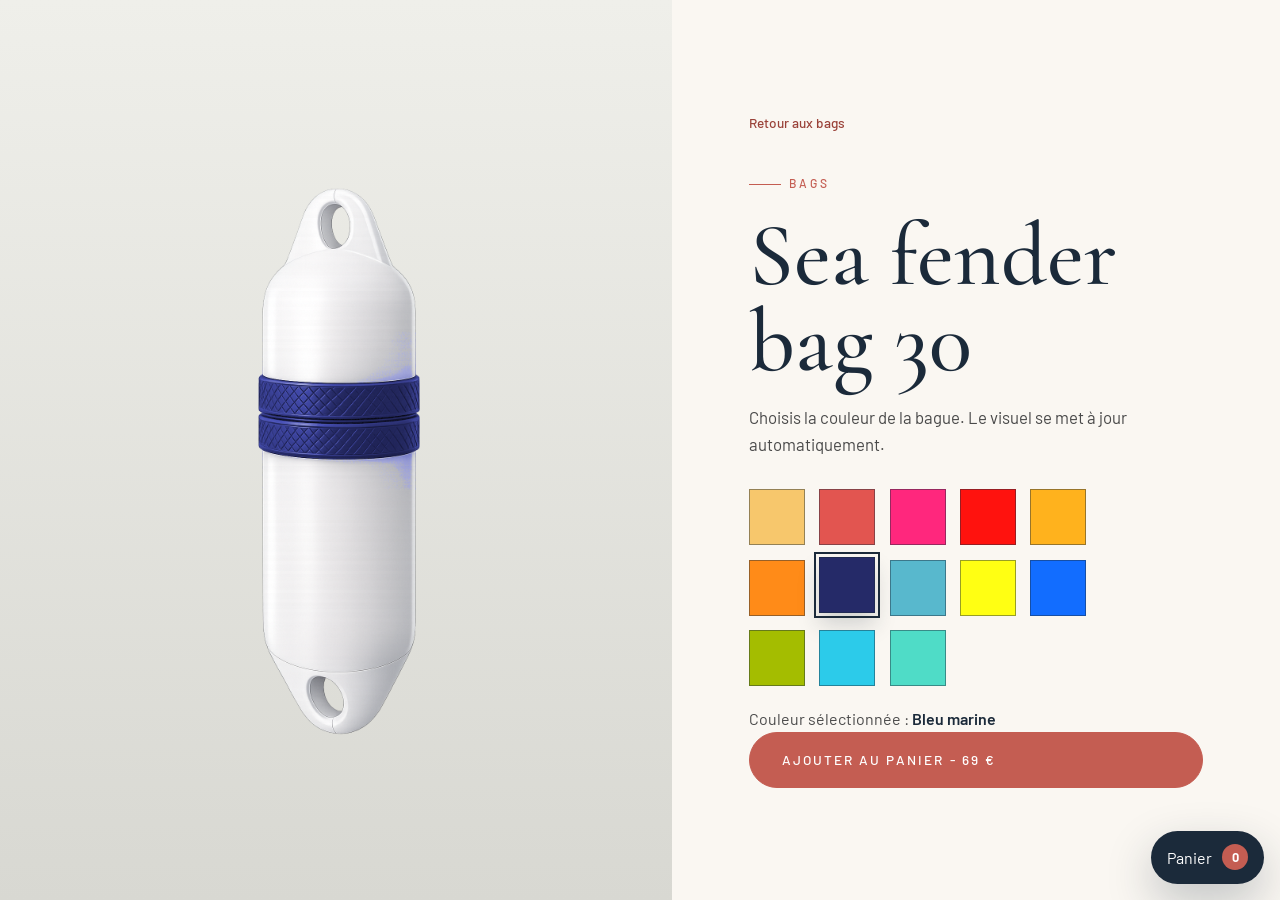
==== bag-30.html @ c6b6cafa "Publier Sea fender bag" ====
<!DOCTYPE html>
<html lang="fr">
<head>
  <meta charset="UTF-8">
  <meta name="viewport" content="width=device-width, initial-scale=1.0">
  <meta name="theme-color" content="#C45D52">
  <title>Sea fender bag 30</title>
  <link rel="stylesheet" href="styles.css">
  <link rel="preconnect" href="https://fonts.googleapis.com">
  <link rel="preconnect" href="https://fonts.gstatic.com" crossorigin>
  <link href="https://fonts.googleapis.com/css2?family=Barlow:wght@300;400;500;600&family=Cormorant+Garamond:wght@400;500;600;700&display=swap" rel="stylesheet">
</head>
<body class="detail-page bag-config-page">
  <main>
    <section class="bag-config bag-config--compact">
      <div class="bag-config__media">
        <img id="bagColorPreview" src="assets/images/gamme/bag-30-navy.png" alt="Sea fender bag 30 bleu marine">
      </div>

      <div class="bag-config__panel">
        <a class="detail-hero__back" href="bags.html">Retour aux bags</a>
        <span class="eyebrow">Bags</span>
        <h1 class="bag-config__title">Sea fender bag 30</h1>
        <p class="bag-config__text">Choisis la couleur de la bague. Le visuel se met à jour automatiquement.</p>

        <div class="color-picker" aria-label="Choix de couleur">
          <button class="color-swatch" type="button" aria-label="Crème" data-name="Crème" data-image="assets/images/gamme/bag-30-cream.png" style="--swatch:#F7C76C"></button>
          <button class="color-swatch" type="button" aria-label="Corail" data-name="Corail" data-image="assets/images/gamme/bag-30-coral.png" style="--swatch:#E25550"></button>
          <button class="color-swatch" type="button" aria-label="Rose" data-name="Rose" data-image="assets/images/gamme/bag-30-pink.png" style="--swatch:#FF277D"></button>
          <button class="color-swatch" type="button" aria-label="Rouge" data-name="Rouge" data-image="assets/images/gamme/bag-30-red.png" style="--swatch:#FF120E"></button>
          <button class="color-swatch" type="button" aria-label="Ambre" data-name="Ambre" data-image="assets/images/gamme/bag-30-amber.png" style="--swatch:#FFB21D"></button>
          <button class="color-swatch" type="button" aria-label="Orange" data-name="Orange" data-image="assets/images/gamme/bag-30-orange.png" style="--swatch:#FF8B18"></button>
          <button class="color-swatch is-selected" type="button" aria-label="Bleu marine" data-name="Bleu marine" data-image="assets/images/gamme/bag-30-navy.png" style="--swatch:#252A68"></button>
          <button class="color-swatch" type="button" aria-label="Bleu clair" data-name="Bleu clair" data-image="assets/images/gamme/bag-30-light-blue.png" style="--swatch:#58B8CD"></button>
          <button class="color-swatch" type="button" aria-label="Jaune" data-name="Jaune" data-image="assets/images/gamme/bag-30-yellow.png" style="--swatch:#FFFF13"></button>
          <button class="color-swatch" type="button" aria-label="Bleu" data-name="Bleu" data-image="assets/images/gamme/bag-30-blue.png" style="--swatch:#126DFF"></button>
          <button class="color-swatch" type="button" aria-label="Citron" data-name="Citron" data-image="assets/images/gamme/bag-30-lime.png" style="--swatch:#A4BD00"></button>
          <button class="color-swatch" type="button" aria-label="Cyan" data-name="Cyan" data-image="assets/images/gamme/bag-30-cyan.png" style="--swatch:#2CCBEA"></button>
          <button class="color-swatch" type="button" aria-label="Turquoise" data-name="Turquoise" data-image="assets/images/gamme/bag-30-turquoise.png" style="--swatch:#4FDCC7"></button>
        </div>

        <p class="color-picker__label">Couleur sélectionnée : <strong id="bagColorName">Bleu marine</strong></p>
        <button class="btn btn--solid cart-add" type="button" data-cart-dynamic="color" data-id="bag-30" data-name="Sea fender bag 30" data-category="Bag" data-price="69">Ajouter au panier - 69 €</button>
      </div>
    </section>
  </main>

  <script>
    const preview = document.getElementById('bagColorPreview');
    const colorName = document.getElementById('bagColorName');
    const swatches = document.querySelectorAll('.color-swatch');

    swatches.forEach((swatch) => {
      swatch.addEventListener('click', () => {
        swatches.forEach((item) => item.classList.remove('is-selected'));
        swatch.classList.add('is-selected');
        preview.src = swatch.dataset.image;
        preview.alt = `Sea fender bag 30 ${swatch.dataset.name}`;
        colorName.textContent = swatch.dataset.name;
      });
    });
  </script>
  <script src="assets/js/cart.js"></script>
</body>
</html>
---- styles.css ----
/* ============================================
   SEA BUMPERS — Stylesheet
   ============================================ */

/* ---------- RESET ---------- */
*, *::before, *::after {
  box-sizing: border-box;
  margin: 0;
  padding: 0;
}

html {
  scroll-behavior: smooth;
  -webkit-text-size-adjust: 100%;
}

body {
  font-family: var(--sans);
  font-weight: 400;
  line-height: 1.6;
  color: var(--ink);
  background: var(--sand);
  overflow-x: hidden;
  -webkit-font-smoothing: antialiased;
  -moz-osx-font-smoothing: grayscale;
}

img { max-width: 100%; display: block; }
button { font: inherit; cursor: pointer; border: none; background: none; }
a { color: inherit; text-decoration: none; }
ul { list-style: none; }

/* ---------- VARIABLES ---------- */
:root {
  --coral: #C45D52;
  --coral-dark: #9a4239;
  --coral-light: #d97a6f;
  --navy: #1B2A3A;
  --navy-deep: #0d1a26;
  --sand: #FAF7F2;
  --sand-warm: #EDE3D2;
  --beige: #D9C9A8;
  --ink: #1a1a1a;
  --ink-soft: #4a4a4a;
  --white: #ffffff;

  --serif: 'Cormorant Garamond', Georgia, serif;
  --sans: 'Barlow', -apple-system, BlinkMacSystemFont, 'Segoe UI', sans-serif;

  --container: 1240px;
  --gutter: clamp(1.25rem, 4vw, 2.5rem);

  --ease: cubic-bezier(0.22, 1, 0.36, 1);
  --ease-smooth: cubic-bezier(0.65, 0, 0.35, 1);
}

/* ---------- TYPO ---------- */
.eyebrow {
  display: inline-block;
  font-family: var(--sans);
  font-size: 0.75rem;
  font-weight: 500;
  letter-spacing: 0.25em;
  text-transform: uppercase;
  color: var(--coral);
  margin-bottom: 1.25rem;
  position: relative;
  padding-left: 2.5rem;
}
.eyebrow::before {
  content: '';
  position: absolute;
  left: 0;
  top: 50%;
  width: 2rem;
  height: 1px;
  background: var(--coral);
}
.eyebrow--light { color: var(--coral-light); }
.eyebrow--light::before { background: var(--coral-light); }

.h2 {
  font-family: var(--serif);
  font-size: clamp(2rem, 5vw, 3.75rem);
  font-weight: 500;
  line-height: 1.1;
  letter-spacing: 0;
  color: var(--navy);
  margin-bottom: 1.5rem;
}
.h2--light { color: var(--sand); }

.lead {
  font-size: clamp(1.05rem, 1.5vw, 1.25rem);
  color: var(--ink-soft);
  line-height: 1.7;
  margin-bottom: 1rem;
  max-width: 50ch;
}
.lead--light { color: rgba(250, 247, 242, 0.85); }

.container {
  width: 100%;
  max-width: var(--container);
  margin: 0 auto;
  padding: 0 var(--gutter);
}

/* ---------- BUTTONS ---------- */
.btn {
  display: inline-flex;
  align-items: center;
  gap: 0.6rem;
  padding: 1rem 2rem;
  font-family: var(--sans);
  font-size: 0.85rem;
  font-weight: 500;
  letter-spacing: 0.15em;
  text-transform: uppercase;
  border-radius: 999px;
  transition: all 0.4s var(--ease);
  cursor: pointer;
}
.btn--ghost {
  color: var(--sand);
  border: 1px solid rgba(255,255,255,0.5);
  backdrop-filter: blur(8px);
  -webkit-backdrop-filter: blur(8px);
}
.btn--ghost:hover {
  background: var(--sand);
  color: var(--navy);
  border-color: var(--sand);
}
.btn--solid {
  background: var(--coral);
  color: var(--white);
  border: 1px solid var(--coral);
}
.btn--solid:hover {
  background: var(--coral-dark);
  border-color: var(--coral-dark);
  transform: translateY(-2px);
  box-shadow: 0 10px 30px -10px rgba(196, 93, 82, 0.5);
}
.btn--light {
  color: var(--navy);
  border: 1px solid rgba(27, 42, 58, 0.14);
  background: var(--white);
}
.btn--light:hover {
  border-color: var(--navy);
  transform: translateY(-2px);
}

/* ---------- NAV ---------- */
.nav {
  position: fixed;
  top: 0;
  left: 0;
  width: 100%;
  z-index: 100;
  padding: 1.25rem 0;
  transition: all 0.4s var(--ease);
}
.nav.is-scrolled {
  background: rgba(250, 247, 242, 0.92);
  backdrop-filter: blur(20px);
  -webkit-backdrop-filter: blur(20px);
  padding: 0.75rem 0;
  box-shadow: 0 1px 0 rgba(0,0,0,0.05);
}
.nav__inner {
  max-width: var(--container);
  margin: 0 auto;
  padding: 0 var(--gutter);
  display: flex;
  align-items: center;
  justify-content: space-between;
}
.nav__brand {
  display: flex;
  align-items: center;
  gap: 0.6rem;
  font-family: var(--serif);
  font-size: 1.25rem;
  font-weight: 600;
  color: var(--white);
  transition: color 0.4s var(--ease);
}
.nav.is-scrolled .nav__brand { color: var(--navy); }
.nav__logo {
  width: 32px;
  height: 32px;
  object-fit: contain;
  border-radius: 4px;
}
.nav__links {
  display: flex;
  gap: 2.25rem;
}
.nav__links a {
  font-size: 0.85rem;
  font-weight: 500;
  letter-spacing: 0.05em;
  color: var(--white);
  position: relative;
  transition: color 0.3s var(--ease);
}
.nav.is-scrolled .nav__links a { color: var(--navy); }
.nav__links a::after {
  content: '';
  position: absolute;
  bottom: -6px;
  left: 0;
  width: 0;
  height: 1px;
  background: currentColor;
  transition: width 0.4s var(--ease);
}
.nav__links a:hover::after { width: 100%; }

.nav__toggle {
  display: none;
  width: 36px;
  height: 36px;
  flex-direction: column;
  justify-content: center;
  align-items: center;
  gap: 5px;
}
.nav__toggle span {
  width: 22px;
  height: 1.5px;
  background: var(--white);
  transition: all 0.3s var(--ease);
}
.nav.is-scrolled .nav__toggle span { background: var(--navy); }
.nav__toggle.is-open span:nth-child(1) { transform: translateY(7px) rotate(45deg); }
.nav__toggle.is-open span:nth-child(2) { opacity: 0; }
.nav__toggle.is-open span:nth-child(3) { transform: translateY(-7px) rotate(-45deg); }

/* ---------- HERO ---------- */
.hero {
  position: relative;
  height: 100vh;
  min-height: 600px;
  overflow: hidden;
  display: flex;
  align-items: center;
  justify-content: center;
  color: var(--white);
}
.hero__bg {
  position: absolute;
  inset: -5%;
  background-size: cover;
  background-position: center;
  background-color: var(--navy);
  z-index: 1;
  transform: scale(1.05);
  transition: transform 8s var(--ease);
}
.hero.is-loaded .hero__bg { transform: scale(1); }
.hero__overlay {
  position: absolute;
  inset: 0;
  background:
    linear-gradient(180deg, rgba(13, 26, 38, 0.35) 0%, rgba(13, 26, 38, 0.15) 30%, rgba(13, 26, 38, 0.55) 100%);
  z-index: 2;
}
.hero__content {
  position: relative;
  z-index: 3;
  text-align: center;
  padding: 0 var(--gutter);
  max-width: 800px;
}
.hero__logo {
  width: 80px;
  height: 80px;
  margin: 0 auto 2rem;
  border-radius: 8px;
  box-shadow: 0 20px 40px -15px rgba(0,0,0,0.5);
  animation: heroLogo 1.2s var(--ease) both;
}
.hero__title {
  font-family: var(--serif);
  font-size: clamp(3rem, 10vw, 7rem);
  font-weight: 500;
  letter-spacing: 0;
  line-height: 1;
  margin-bottom: 1.25rem;
  animation: heroFade 1.2s var(--ease) 0.2s both;
}
.hero__tagline {
  font-family: var(--sans);
  font-size: clamp(1rem, 1.8vw, 1.35rem);
  font-weight: 300;
  letter-spacing: 0.02em;
  margin-bottom: 2.5rem;
  opacity: 0.95;
  animation: heroFade 1.2s var(--ease) 0.4s both;
}
.hero__cta {
  animation: heroFade 1.2s var(--ease) 0.6s both;
}

.hero__scroll {
  position: absolute;
  bottom: 2.5rem;
  left: 50%;
  transform: translateX(-50%);
  z-index: 3;
  color: var(--white);
  display: flex;
  flex-direction: column;
  align-items: center;
  gap: 0.6rem;
  font-size: 0.7rem;
  letter-spacing: 0.3em;
  text-transform: uppercase;
  opacity: 0.7;
  animation: heroFade 1.2s var(--ease) 1s both;
}
.hero__scroll-line {
  width: 1px;
  height: 50px;
  background: linear-gradient(180deg, var(--white) 0%, transparent 100%);
  position: relative;
  overflow: hidden;
}
.hero__scroll-line::after {
  content: '';
  position: absolute;
  top: -50%;
  left: 0;
  width: 100%;
  height: 50%;
  background: var(--white);
  animation: scrollLine 2.5s infinite var(--ease);
}

@keyframes heroFade {
  from { opacity: 0; transform: translateY(20px); }
  to { opacity: 1; transform: translateY(0); }
}
@keyframes heroLogo {
  from { opacity: 0; transform: translateY(-10px) scale(0.9); }
  to { opacity: 1; transform: translateY(0) scale(1); }
}
@keyframes scrollLine {
  0% { top: -50%; }
  100% { top: 100%; }
}

/* ---------- CONCEPT ---------- */
.concept {
  padding: clamp(5rem, 12vw, 10rem) 0;
  background: var(--sand);
  position: relative;
}
.concept__grid {
  display: grid;
  grid-template-columns: 1fr 1fr;
  gap: clamp(2rem, 6vw, 6rem);
  align-items: center;
}
.concept__text p:not(.lead):not(.concept__signature) {
  color: var(--ink-soft);
  font-size: 1.05rem;
  margin-bottom: 1.25rem;
  line-height: 1.8;
}
.concept__signature {
  margin-top: 2.5rem;
  font-family: var(--serif);
  font-size: 1.15rem;
  font-style: italic;
  color: var(--navy);
}
.concept__signature span { color: var(--coral); margin-right: 0.5rem; }
.concept__visual {
  position: relative;
  aspect-ratio: 4/5;
  border-radius: 8px;
  overflow: hidden;
}
.concept__photo {
  width: 100%;
  height: 100%;
  background-size: cover;
  background-position: center;
  background-color: var(--beige);
  transition: transform 1.2s var(--ease);
}
.concept__visual:hover .concept__photo {
  transform: scale(1.03);
}
.concept__badge {
  position: absolute;
  bottom: -1.5rem;
  left: -1.5rem;
  width: 130px;
  height: 130px;
  background: var(--coral);
  color: var(--white);
  border-radius: 50%;
  display: flex;
  flex-direction: column;
  align-items: center;
  justify-content: center;
  box-shadow: 0 20px 50px -10px rgba(196, 93, 82, 0.5);
  animation: spin 25s linear infinite;
}
.concept__badge-num {
  font-family: var(--serif);
  font-size: 1.75rem;
  font-weight: 600;
  line-height: 1;
}
.concept__badge-label {
  font-size: 0.65rem;
  letter-spacing: 0.25em;
  text-transform: uppercase;
  margin-top: 0.3rem;
}
@keyframes spin {
  from { transform: rotate(0deg); }
  to { transform: rotate(360deg); }
}

/* ---------- PRODUIT (animation principale) ---------- */
.produit {
  background: linear-gradient(180deg, var(--sand) 0%, var(--sand-warm) 50%, var(--sand) 100%);
  position: relative;
  min-height: 100vh;
}
.produit__sticky {
  min-height: 100vh;
  display: grid;
  grid-template-columns: 1fr 1fr;
  align-items: center;
  overflow: hidden;
}
.produit__viz {
  height: 100%;
  display: flex;
  align-items: center;
  justify-content: center;
  padding: 2rem;
  position: relative;
}
.produit__viz::before {
  content: '';
  position: absolute;
  width: 70%;
  max-width: 400px;
  aspect-ratio: 1;
  background: radial-gradient(circle, rgba(196, 93, 82, 0.08) 0%, transparent 70%);
  z-index: 0;
}
.product-sequence {
  width: min(42vw, 440px);
  min-width: 280px;
  max-height: 82vh;
  aspect-ratio: 2 / 3;
  position: relative;
  z-index: 1;
}
.product-sequence::before {
  content: '';
  position: absolute;
  inset: 12% 3%;
  border-radius: 999px;
  background:
    radial-gradient(circle at 50% 45%, rgba(255, 54, 45, 0.22), transparent 34%),
    radial-gradient(circle at 50% 45%, rgba(255, 255, 255, 0.68), transparent 54%);
  opacity: 0.8;
}
.product-sequence img {
  position: absolute;
  inset: 0;
  width: 100%;
  height: 100%;
  object-fit: contain;
  pointer-events: none;
  user-select: none;
}

.produit__steps {
  padding: 3rem clamp(2rem, 5vw, 5rem);
  position: relative;
}
.produit__step {
  position: absolute;
  top: 50%;
  left: clamp(2rem, 5vw, 5rem);
  right: clamp(2rem, 5vw, 5rem);
  transform: translateY(-50%) translateX(30px);
  opacity: 0;
  transition: all 0.7s var(--ease);
  pointer-events: none;
}
.produit__step.is-active {
  opacity: 1;
  transform: translateY(-50%) translateX(0);
  pointer-events: auto;
}
.step__num {
  display: block;
  font-family: var(--serif);
  font-size: 0.9rem;
  letter-spacing: 0.3em;
  color: var(--coral);
  margin-bottom: 1.5rem;
  font-weight: 600;
}
.step__title {
  font-family: var(--serif);
  font-size: clamp(2.5rem, 5vw, 4rem);
  font-weight: 500;
  line-height: 1;
  color: var(--navy);
  margin-bottom: 1.5rem;
  letter-spacing: 0;
}
.step__text {
  font-size: clamp(1.05rem, 1.5vw, 1.25rem);
  color: var(--ink-soft);
  line-height: 1.6;
  max-width: 30ch;
}

/* Progress indicator pour produit */
.produit__progress {
  position: absolute;
  bottom: 3rem;
  left: 50%;
  transform: translateX(-50%);
  display: flex;
  gap: 0.6rem;
  z-index: 2;
}
.produit__progress span {
  width: 24px;
  height: 2px;
  background: rgba(27, 42, 58, 0.2);
  transition: background 0.4s var(--ease);
}
.produit__progress span.is-active {
  background: var(--coral);
}

/* ---------- USAGES ---------- */
.usages {
  padding: clamp(5rem, 12vw, 10rem) 0;
  background: var(--navy);
  color: var(--sand);
  position: relative;
  overflow: hidden;
}
.usages::before {
  content: '';
  position: absolute;
  top: 0; left: 0; right: 0;
  height: 1px;
  background: linear-gradient(90deg, transparent, rgba(196,93,82,0.5), transparent);
}
.usages__head {
  text-align: center;
  margin-bottom: 5rem;
  max-width: 700px;
  margin-left: auto;
  margin-right: auto;
}
.usages__head .h2 { color: var(--sand); }
.usages__head .lead { color: rgba(250, 247, 242, 0.7); margin-left: auto; margin-right: auto; }

.usages__grid {
  display: grid;
  grid-template-columns: repeat(4, 1fr);
  gap: 1.5rem;
}
.usage {
  background: rgba(255, 255, 255, 0.03);
  border: 1px solid rgba(255, 255, 255, 0.08);
  padding: 2.5rem 1.75rem;
  border-radius: 4px;
  transition: all 0.5s var(--ease);
  position: relative;
  overflow: hidden;
}
.usage::after {
  content: '';
  position: absolute;
  inset: 0;
  background: linear-gradient(135deg, rgba(196,93,82,0.08) 0%, transparent 60%);
  opacity: 0;
  transition: opacity 0.5s var(--ease);
}
.usage:hover {
  background: rgba(255,255,255,0.06);
  border-color: rgba(196, 93, 82, 0.4);
  transform: translateY(-6px);
}
.usage:hover::after { opacity: 1; }
.usage__icon {
  width: 56px;
  height: 56px;
  color: var(--coral-light);
  margin-bottom: 1.75rem;
  position: relative;
  z-index: 1;
}
.usage__icon svg { width: 100%; height: 100%; }
.usage__title {
  font-family: var(--serif);
  font-size: 1.75rem;
  font-weight: 500;
  color: var(--sand);
  margin-bottom: 0.75rem;
  position: relative;
  z-index: 1;
}
.usage__text {
  font-size: 0.95rem;
  color: rgba(250, 247, 242, 0.65);
  line-height: 1.65;
  position: relative;
  z-index: 1;
}

/* ---------- MODÈLES ---------- */
.modeles {
  padding: clamp(5rem, 12vw, 10rem) 0;
  background: var(--sand);
}
.modeles--detail {
  padding-top: clamp(4rem, 9vw, 7rem);
}
.modeles--catalog {
  min-height: 100vh;
  padding: clamp(2.75rem, 6vw, 4.5rem) 0;
  display: flex;
  align-items: center;
}
.modeles__head {
  text-align: center;
  margin-bottom: 5rem;
  max-width: 700px;
  margin-left: auto;
  margin-right: auto;
}
.modeles__head .lead { margin-left: auto; margin-right: auto; }
.modeles__grid {
  display: grid;
  grid-template-columns: repeat(4, 1fr);
  gap: 2rem;
}
.modeles__grid--bags {
  grid-template-columns: repeat(3, 1fr);
}
.modele {
  background: var(--white);
  padding: 2.5rem 2rem;
  border-radius: 8px;
  text-align: center;
  transition: all 0.5s var(--ease);
  border: 1px solid rgba(0,0,0,0.04);
  position: relative;
  color: inherit;
}
.modele--bag {
  display: block;
}
.bags-page__back {
  margin-bottom: 1.5rem;
}
.modele--choice {
  min-height: 280px;
  display: flex;
  flex-direction: column;
  justify-content: space-between;
  text-align: left;
  overflow: hidden;
}
.modele--choice:has(.modele__cover) {
  padding-top: 1rem;
}
.modele--choice::after {
  content: '';
  position: absolute;
  right: -30%;
  bottom: -35%;
  width: 210px;
  height: 210px;
  border: 1px solid rgba(196, 93, 82, 0.25);
  border-radius: 50%;
  transition: transform 0.5s var(--ease);
}
.modele__cover {
  height: 120px;
  margin: -0.25rem -1rem 1.25rem;
  border-radius: 6px;
  overflow: hidden;
  background: #e8e8e3;
}
.modele__cover img {
  width: 100%;
  height: 100%;
  object-fit: contain;
  transition: transform 0.6s var(--ease);
}
.modele__cover--cordes img {
  object-fit: cover;
}
.modele__cover--mechanisme img,
.modele__cover--pare-battage img {
  object-fit: cover;
}
.modele:hover {
  transform: translateY(-8px);
  box-shadow: 0 30px 60px -20px rgba(27, 42, 58, 0.15);
}
.modele:hover .modele__cover img {
  transform: scale(1.04);
}
.modele--choice:hover::after {
  transform: scale(1.15);
}
.modele__index {
  font-family: var(--serif);
  font-size: 0.95rem;
  color: var(--coral);
}
.modele__visual {
  height: 280px;
  display: flex;
  align-items: center;
  justify-content: center;
  margin-bottom: 1.5rem;
  position: relative;
}
.modele__visual svg {
  height: 100%;
  width: auto;
  filter: drop-shadow(0 15px 25px rgba(0,0,0,0.08));
  transition: transform 0.6s var(--ease);
}
.modele__image {
  height: 100%;
  width: auto;
  max-width: 100%;
  object-fit: contain;
  filter: drop-shadow(0 15px 25px rgba(0,0,0,0.08));
  transition: transform 0.6s var(--ease);
}
.modele__image--compact {
  height: 76%;
}
.modele__image--sphere {
  height: 92%;
}
.modele:hover .modele__visual svg,
.modele:hover .modele__image { transform: translateY(-8px); }
.modele__name {
  font-family: var(--serif);
  font-size: 1.6rem;
  font-weight: 500;
  color: var(--navy);
  margin-bottom: 0.25rem;
}
.modele__name span {
  color: var(--coral);
  font-style: italic;
}
.modele__sub {
  font-size: 0.85rem;
  letter-spacing: 0.15em;
  text-transform: uppercase;
  color: var(--ink-soft);
  margin-bottom: 1.75rem;
}
.modele__link {
  font-size: 0.85rem;
  font-weight: 500;
  color: var(--coral-dark);
}
.modele__specs {
  text-align: left;
  border-top: 1px solid rgba(0,0,0,0.06);
}
.modele__specs li {
  display: flex;
  justify-content: space-between;
  padding: 0.85rem 0;
  border-bottom: 1px solid rgba(0,0,0,0.06);
  font-size: 0.9rem;
}
.modele__specs strong {
  font-weight: 500;
  color: var(--ink-soft);
}
.modele__specs span {
  font-weight: 500;
  color: var(--navy);
}

/* ---------- MANIFESTO ---------- */
.detail-page {
  min-height: 100vh;
  background: var(--sand);
  color: var(--ink);
}
.detail-hero {
  padding: clamp(7rem, 14vw, 11rem) var(--gutter) clamp(4rem, 10vw, 7rem);
  background: linear-gradient(180deg, var(--sand) 0%, var(--sand-warm) 100%);
}
.detail-hero__inner {
  max-width: 920px;
  margin: 0 auto;
}
.detail-hero__back {
  display: inline-block;
  margin-bottom: 2.5rem;
  font-size: 0.85rem;
  font-weight: 500;
  color: var(--coral-dark);
}
.detail-hero__title {
  font-family: var(--serif);
  font-size: clamp(3.5rem, 9vw, 7rem);
  font-weight: 500;
  line-height: 0.95;
  color: var(--navy);
  margin-bottom: 1.5rem;
}
.detail-hero__text {
  max-width: 56ch;
  font-size: clamp(1.05rem, 2vw, 1.3rem);
  color: var(--ink-soft);
}
.detail-placeholder {
  padding: clamp(4rem, 10vw, 7rem) var(--gutter);
}
.detail-placeholder__inner {
  max-width: 920px;
  margin: 0 auto;
  border-top: 1px solid rgba(27, 42, 58, 0.12);
  padding-top: 2rem;
}
.detail-placeholder p {
  max-width: 62ch;
  color: var(--ink-soft);
}

/* ---------- MON PARE-BATTAGE ---------- */
.custom-fender-page {
  background: #f6f3ed;
}
.custom-fender-hero {
  padding-bottom: clamp(3rem, 7vw, 5rem);
}
.custom-fender {
  padding: 0 var(--gutter) clamp(5rem, 10vw, 8rem);
}
.custom-fender__form {
  max-width: 1040px;
  margin: 0 auto;
  padding: clamp(1.25rem, 3vw, 2rem);
  background: var(--white);
  border: 1px solid rgba(27, 42, 58, 0.08);
  border-radius: 8px;
  box-shadow: 0 28px 70px -48px rgba(27, 42, 58, 0.35);
}
.custom-fender__intro {
  display: flex;
  align-items: end;
  justify-content: space-between;
  gap: 1rem;
  padding-bottom: 1.5rem;
  margin-bottom: 1.5rem;
  border-bottom: 1px solid rgba(27, 42, 58, 0.1);
}
.custom-fender__intro h2 {
  font-family: var(--serif);
  font-size: clamp(2rem, 5vw, 3.5rem);
  font-weight: 500;
  line-height: 1;
  color: var(--navy);
}
.custom-fender__grid {
  display: grid;
  grid-template-columns: repeat(2, minmax(0, 1fr));
  gap: 1rem;
}
.custom-field {
  min-width: 0;
  margin: 0;
  display: flex;
  flex-direction: column;
  gap: 0.55rem;
  padding: 1rem;
  background: #f8f6f1;
  border: 1px solid rgba(27, 42, 58, 0.08);
  border-radius: 8px;
}
.custom-field--wide {
  grid-column: 1 / -1;
}
.custom-field legend,
.custom-field > span {
  font-size: 0.78rem;
  font-weight: 600;
  letter-spacing: 0.08em;
  text-transform: uppercase;
  color: var(--ink-soft);
}
.custom-field input,
.custom-field select,
.custom-field textarea {
  width: 100%;
  min-height: 48px;
  border: 1px solid rgba(27, 42, 58, 0.12);
  border-radius: 6px;
  padding: 0.85rem 0.9rem;
  background: var(--white);
  color: var(--navy);
  font: inherit;
}
.custom-field textarea {
  resize: vertical;
}
.input-unit {
  display: grid;
  grid-template-columns: 1fr auto;
  align-items: center;
  gap: 0.5rem;
}
.input-unit small {
  min-width: 42px;
  color: var(--ink-soft);
}
.choice-grid {
  display: grid;
  grid-template-columns: repeat(4, minmax(0, 1fr));
  gap: 0.75rem;
}
.choice-card {
  min-height: 68px;
  display: flex;
  align-items: center;
  justify-content: center;
  border: 1px solid rgba(27, 42, 58, 0.12);
  border-radius: 6px;
  background: var(--white);
  color: var(--navy);
  cursor: pointer;
}
.choice-card input {
  position: absolute;
  opacity: 0;
  pointer-events: none;
}
.choice-card:has(input:checked) {
  border-color: var(--coral);
  box-shadow: inset 0 0 0 1px var(--coral);
}
.photo-upload__drop {
  min-height: 260px;
  display: flex;
  align-items: center;
  justify-content: center;
  position: relative;
  overflow: hidden;
  border: 1px dashed rgba(27, 42, 58, 0.28);
  border-radius: 8px;
  background: #ece9e2;
  cursor: pointer;
}
.photo-upload__drop input {
  position: absolute;
  inset: 0;
  opacity: 0;
  cursor: pointer;
}
.photo-upload__label {
  padding: 0.85rem 1.15rem;
  border-radius: 999px;
  background: var(--navy);
  color: var(--white);
  font-size: 0.9rem;
  font-weight: 500;
}
.photo-upload__drop img {
  display: none;
  width: 100%;
  height: 100%;
  object-fit: contain;
  position: absolute;
  inset: 0;
  padding: 0.75rem;
}
.photo-upload__drop.has-preview .photo-upload__label {
  position: absolute;
  right: 1rem;
  bottom: 1rem;
  z-index: 1;
}
.photo-upload__drop.has-preview img {
  display: block;
}
.custom-fender__footer {
  display: flex;
  align-items: center;
  justify-content: space-between;
  gap: 1rem;
  margin-top: 1.25rem;
}
.custom-fender__status {
  color: var(--ink-soft);
  font-size: 0.95rem;
}
.custom-fender__footer .btn {
  flex: 0 0 auto;
}

/* ---------- CORDES ---------- */
.ropes-page {
  background: #f7f4ee;
}
.ropes-hero {
  padding: clamp(3rem, 7vw, 5rem) 0 clamp(1.5rem, 4vw, 2.5rem);
}
.ropes-hero__inner {
  max-width: 980px;
}
.ropes-catalog {
  padding: 0 0 clamp(5rem, 10vw, 8rem);
}
.ropes-row {
  display: grid;
  grid-auto-flow: column;
  grid-auto-columns: minmax(270px, 340px);
  gap: 1rem;
  overflow-x: auto;
  padding: 0.25rem 0 1.5rem;
  scroll-snap-type: x mandatory;
  scrollbar-width: thin;
  scrollbar-color: rgba(27, 42, 58, 0.45) rgba(27, 42, 58, 0.08);
}
.rope-card {
  min-width: 0;
  position: relative;
  scroll-snap-align: start;
}
.rope-card img {
  display: block;
  width: 100%;
  aspect-ratio: 1;
  object-fit: cover;
  background: #c7c7c7;
}
.rope-card h2 {
  margin-top: 1.75rem;
  font-family: var(--sans);
  font-size: 1.15rem;
  font-weight: 500;
  color: var(--ink);
}
.rope-card p,
.rope-card em {
  display: block;
  margin-top: 0.65rem;
  color: var(--ink);
  font-size: 1rem;
}
.rope-card em {
  color: var(--ink-soft);
}
.rope-card__button {
  margin-top: 1rem;
  padding: 0.8rem 1rem;
  width: 100%;
  background: var(--navy);
  color: var(--white);
  border-radius: 999px;
  font-size: 0.78rem;
  font-weight: 600;
  letter-spacing: 0.12em;
  text-transform: uppercase;
}
.rope-card--soldout > span {
  position: absolute;
  top: 0;
  left: 0;
  z-index: 2;
  padding: 0.65rem 0.85rem;
  background: #050505;
  color: #fff;
  font-size: 0.75rem;
  font-weight: 700;
}
.rope-colors {
  margin-top: clamp(3rem, 6vw, 5rem);
  display: grid;
  grid-template-columns: minmax(220px, 0.32fr) 1fr;
  gap: clamp(2rem, 5vw, 4rem);
  align-items: start;
}
.rope-colors__head h2 {
  margin-top: 0.5rem;
  font-family: var(--serif);
  font-size: clamp(2.4rem, 5vw, 4.5rem);
  font-weight: 500;
  line-height: 0.95;
  color: var(--navy);
}
.rope-palette {
  display: grid;
  grid-template-columns: repeat(4, minmax(120px, 1fr));
  gap: 1rem;
}
.rope-color {
  min-height: 112px;
  padding: 1rem;
  display: flex;
  flex-direction: column;
  justify-content: flex-end;
  background: var(--tone);
  color: #fff;
  border: 1px solid rgba(27, 42, 58, 0.12);
}
.rope-color:nth-child(5),
.rope-color:nth-child(6),
.rope-color:nth-child(11),
.rope-color:nth-child(12) {
  color: var(--ink);
}
.rope-color span {
  font-family: var(--serif);
  font-size: 1.45rem;
  line-height: 1;
}
.rope-color small {
  margin-top: 0.4rem;
  font-size: 0.78rem;
  letter-spacing: 0.08em;
  text-transform: uppercase;
  opacity: 0.78;
}

/* ---------- MECANISME ---------- */
.mechanism-page {
  background: #f4f1ea;
}
.mechanism-plan {
  padding: clamp(3rem, 7vw, 5rem) 0 clamp(4rem, 9vw, 7rem);
  background: var(--white);
}
.mechanism-plan__head {
  max-width: 920px;
  margin-bottom: clamp(2rem, 4vw, 3rem);
}
.mechanism-plan__image {
  width: 100%;
  background: var(--white);
  overflow-x: auto;
  overflow-y: hidden;
}
.mechanism-plan__image img {
  display: block;
  width: max(100vw, 2200px);
  max-width: none;
  height: auto;
  margin: 0;
}
.mechanism-hero {
  padding-bottom: clamp(2rem, 4vw, 3rem);
}
.mechanism-choices {
  padding: 0 0 clamp(5rem, 10vw, 8rem);
}
.mechanism-grid {
  display: grid;
  grid-template-columns: repeat(3, minmax(0, 1fr));
  gap: 1.25rem;
}
.mechanism-card {
  min-height: 430px;
  padding: 1.35rem;
  display: flex;
  flex-direction: column;
  justify-content: flex-end;
  position: relative;
  overflow: hidden;
  background: var(--white);
  border: 1px solid rgba(27, 42, 58, 0.08);
  border-radius: 8px;
  color: var(--ink);
  transition: transform 0.45s var(--ease), box-shadow 0.45s var(--ease);
}
.mechanism-card:hover {
  transform: translateY(-8px);
  box-shadow: 0 30px 60px -24px rgba(27, 42, 58, 0.25);
}
.mechanism-card__visual {
  position: absolute;
  inset: 1.35rem 1.35rem auto;
  height: 220px;
  background: linear-gradient(135deg, #f8f8f5 0%, #d8d8d2 100%);
  border-radius: 6px;
  overflow: hidden;
}
.mechanism-card__visual--plan span {
  position: absolute;
  background: rgba(27, 42, 58, 0.26);
}
.mechanism-card__visual--plan span:nth-child(1) {
  left: 14%;
  top: 26%;
  width: 72%;
  height: 1px;
}
.mechanism-card__visual--plan span:nth-child(2) {
  left: 24%;
  top: 44%;
  width: 52%;
  height: 1px;
}
.mechanism-card__visual--plan span:nth-child(3) {
  left: 42%;
  top: 18%;
  width: 1px;
  height: 64%;
}
.mechanism-card__visual--design span {
  position: absolute;
  border: 1px solid rgba(27, 42, 58, 0.28);
  border-radius: 50%;
}
.mechanism-card__visual--design span:nth-child(1) {
  left: 18%;
  top: 20%;
  width: 104px;
  height: 104px;
}
.mechanism-card__visual--design span:nth-child(2) {
  right: 14%;
  top: 28%;
  width: 76px;
  height: 76px;
}
.mechanism-card__visual--design span:nth-child(3) {
  left: 30%;
  bottom: 18%;
  width: 130px;
  height: 38px;
  border-radius: 999px;
}
.mechanism-card__visual--model,
.mechanism-model__visual {
  display: grid;
  place-items: center;
  background:
    radial-gradient(circle at 50% 42%, rgba(255, 255, 255, 0.9) 0 16%, transparent 17%),
    linear-gradient(135deg, #eff0eb 0%, #c7c9c8 100%);
}
.model-ring {
  position: absolute;
  left: 50%;
  width: 160px;
  height: 58px;
  transform: translateX(-50%) rotateX(62deg);
  border: 18px solid #f7f7f4;
  border-radius: 50%;
  box-shadow: inset 0 0 0 1px rgba(27, 42, 58, 0.18), 0 22px 34px rgba(27, 42, 58, 0.2);
}
.model-ring--top {
  top: 62px;
}
.model-ring--bottom {
  top: 112px;
}
.model-thread {
  position: absolute;
  left: 50%;
  top: 68px;
  width: 120px;
  height: 92px;
  transform: translateX(-50%);
  background: repeating-linear-gradient(
    180deg,
    rgba(196, 93, 82, 0.9) 0 4px,
    rgba(196, 93, 82, 0.18) 4px 8px
  );
  border-radius: 16px;
  opacity: 0.9;
  mix-blend-mode: multiply;
}
.mechanism-card__index {
  margin-bottom: 0.75rem;
  color: var(--terracotta);
  font-size: 0.78rem;
  letter-spacing: 0.14em;
  text-transform: uppercase;
}
.mechanism-card h2 {
  position: relative;
  z-index: 1;
  font-family: var(--serif);
  font-size: clamp(2.1rem, 4vw, 3.4rem);
  font-weight: 500;
  color: var(--navy);
}
.mechanism-card p {
  position: relative;
  z-index: 1;
  color: var(--ink-soft);
}
.mechanism-card--featured {
  background: #fdfcf8;
}
.mechanism-buy {
  margin-top: 1.25rem;
  padding: 1rem;
  display: grid;
  grid-template-columns: 180px 1fr auto;
  gap: 1.25rem;
  align-items: center;
  background: var(--white);
  border: 1px solid rgba(27, 42, 58, 0.08);
  border-radius: 8px;
}
.mechanism-buy img {
  width: 100%;
  aspect-ratio: 16 / 9;
  object-fit: cover;
  border-radius: 6px;
  background: #d7d8d6;
}
.mechanism-buy h2 {
  margin: 0.35rem 0;
  font-family: var(--serif);
  font-size: clamp(1.8rem, 3vw, 2.6rem);
  font-weight: 500;
  color: var(--navy);
}
.mechanism-buy p {
  color: var(--ink-soft);
}
.mechanism-model {
  min-height: 100vh;
  display: flex;
  align-items: center;
  padding: clamp(3rem, 7vw, 5rem) 0;
}
.mechanism-model__grid {
  display: grid;
  grid-template-columns: minmax(0, 1fr) minmax(340px, 0.9fr);
  gap: clamp(2rem, 5vw, 4rem);
  align-items: center;
}
.mechanism-model__viewer {
  height: min(76vh, 620px);
  min-height: 520px;
  position: relative;
  border-radius: 8px;
  overflow: hidden;
  border: 1px solid rgba(27, 42, 58, 0.08);
  background: radial-gradient(circle at 50% 38%, #f7f8f5 0 12%, #dfe2de 46%, #c3c8c5 100%);
}
.mechanism-model__viewer canvas {
  display: block;
  width: 100%;
  height: 100%;
}
.model-axis {
  position: absolute;
  left: 50%;
  top: 20%;
  width: 1px;
  height: 62%;
  background: rgba(27, 42, 58, 0.22);
}
.bag-config-page {
  background: var(--sand);
}
.bag-config {
  min-height: 100vh;
  display: grid;
  grid-template-columns: minmax(0, 1.05fr) minmax(340px, 0.95fr);
}
.bag-config__media {
  min-height: 100vh;
  display: flex;
  align-items: center;
  justify-content: center;
  padding: clamp(2rem, 5vw, 4rem);
  background: linear-gradient(180deg, #efefea 0%, #d8d8d2 100%);
}
.bag-config__media img {
  height: min(88vh, 760px);
  width: auto;
  max-width: 100%;
  object-fit: contain;
}
.bag-config--compact .bag-config__media img {
  height: min(72vh, 610px);
}
.bag-config--sphere .bag-config__media img {
  height: min(82vh, 720px);
}
.bag-config__panel {
  min-height: 100vh;
  display: flex;
  flex-direction: column;
  justify-content: center;
  padding: clamp(2rem, 6vw, 5rem);
}
.bag-config__title {
  font-family: var(--serif);
  font-size: clamp(3rem, 7vw, 6rem);
  font-weight: 500;
  line-height: 0.95;
  color: var(--navy);
  margin-bottom: 1.25rem;
}
.bag-config__text {
  max-width: 42ch;
  color: var(--ink-soft);
  font-size: 1.05rem;
  margin-bottom: 2rem;
}
.color-picker {
  display: grid;
  grid-template-columns: repeat(5, 56px);
  gap: 0.9rem;
  margin-bottom: 1.25rem;
}
.color-swatch {
  width: 56px;
  height: 56px;
  background: var(--swatch);
  border: 1px solid rgba(27, 42, 58, 0.45);
  border-radius: 0;
  position: relative;
  transition: transform 0.25s var(--ease), box-shadow 0.25s var(--ease);
}
.color-swatch:hover,
.color-swatch.is-selected {
  transform: translateY(-3px);
  box-shadow: 0 12px 22px rgba(27, 42, 58, 0.18);
}
.color-swatch.is-selected::after {
  content: '';
  position: absolute;
  inset: -6px;
  border: 2px solid var(--navy);
}
.color-picker__label {
  color: var(--ink-soft);
}
.color-picker__label strong {
  color: var(--navy);
  font-weight: 600;
}

.manifesto {
  padding: clamp(5rem, 10vw, 8rem) 0;
  background: var(--sand-warm);
  text-align: center;
}
.manifesto__text {
  font-family: var(--serif);
  font-size: clamp(1.75rem, 4vw, 3rem);
  font-style: italic;
  font-weight: 400;
  line-height: 1.3;
  color: var(--navy);
  max-width: 800px;
  margin: 0 auto 2rem;
}
.manifesto__text span {
  color: var(--coral);
  font-size: 1.4em;
  vertical-align: -0.15em;
  font-style: normal;
}
.manifesto__sign {
  font-size: 0.85rem;
  letter-spacing: 0.25em;
  text-transform: uppercase;
  color: var(--ink-soft);
}

/* ---------- PANIER ---------- */
.cart-float {
  position: fixed;
  right: 1rem;
  bottom: 1rem;
  z-index: 30;
  display: inline-flex;
  align-items: center;
  gap: 0.65rem;
  padding: 0.85rem 1rem;
  border-radius: 999px;
  background: var(--navy);
  color: var(--white);
  box-shadow: 0 18px 45px rgba(27, 42, 58, 0.25);
}
.cart-float strong {
  min-width: 26px;
  height: 26px;
  display: grid;
  place-items: center;
  border-radius: 50%;
  background: var(--coral);
  font-size: 0.8rem;
}
.cart-toast {
  position: fixed;
  left: 50%;
  bottom: 5.25rem;
  z-index: 31;
  transform: translate(-50%, 16px);
  opacity: 0;
  pointer-events: none;
  padding: 0.8rem 1rem;
  border-radius: 999px;
  background: var(--coral);
  color: var(--white);
  transition: opacity 0.25s var(--ease), transform 0.25s var(--ease);
}
.cart-toast.is-visible {
  opacity: 1;
  transform: translate(-50%, 0);
}
.cart-page {
  background: #f7f4ee;
}
.cart-hero {
  padding-bottom: clamp(2rem, 5vw, 3rem);
}
.cart-section {
  padding: 0 var(--gutter) clamp(5rem, 10vw, 8rem);
}
.cart-list {
  max-width: 980px;
  margin: 0 auto;
  display: grid;
  gap: 0.8rem;
}
.cart-empty {
  max-width: 980px;
  margin: 0 auto 1rem;
  padding: 1.25rem;
  background: var(--white);
  border-radius: 8px;
  color: var(--ink-soft);
}
.cart-item {
  display: grid;
  grid-template-columns: 96px 1fr auto auto;
  gap: 1rem;
  align-items: center;
  padding: 1rem;
  background: var(--white);
  border: 1px solid rgba(27, 42, 58, 0.08);
  border-radius: 8px;
}
.cart-item img {
  width: 96px;
  height: 96px;
  object-fit: contain;
  background: #efeee9;
  border-radius: 6px;
}
.cart-item span {
  display: block;
  margin-bottom: 0.3rem;
  color: var(--coral-dark);
  font-size: 0.75rem;
  letter-spacing: 0.12em;
  text-transform: uppercase;
}
.cart-item h2 {
  font-family: var(--serif);
  font-size: 1.5rem;
  font-weight: 500;
  color: var(--navy);
}
.cart-item p {
  color: var(--ink-soft);
}
.cart-item__qty {
  display: inline-flex;
  align-items: center;
  gap: 0.65rem;
}
.cart-item__qty button {
  width: 34px;
  height: 34px;
  border: 1px solid rgba(27, 42, 58, 0.16);
  border-radius: 50%;
  color: var(--navy);
  background: var(--sand);
}
.cart-summary {
  max-width: 980px;
  margin: 1rem auto 0;
  padding: 1.15rem 0;
  display: flex;
  justify-content: space-between;
  border-top: 1px solid rgba(27, 42, 58, 0.16);
  color: var(--navy);
  font-size: 1.4rem;
}
.cart-actions {
  max-width: 980px;
  margin: 1rem auto 0;
  display: flex;
  gap: 1rem;
  flex-wrap: wrap;
}

/* ---------- CONTACT ---------- */
.contact {
  padding: clamp(5rem, 12vw, 9rem) 0;
  background: var(--navy-deep);
  color: var(--sand);
  position: relative;
  overflow: hidden;
}
.contact::before {
  content: '';
  position: absolute;
  top: 50%;
  left: 50%;
  width: 800px;
  height: 800px;
  border-radius: 50%;
  background: radial-gradient(circle, rgba(196, 93, 82, 0.15) 0%, transparent 60%);
  transform: translate(-50%, -50%);
}
.contact__inner {
  position: relative;
  max-width: 700px;
  margin: 0 auto;
  text-align: center;
}
.contact__inner .btn {
  margin-top: 1.5rem;
}

/* ---------- FOOTER ---------- */
.footer {
  background: var(--navy-deep);
  color: rgba(250, 247, 242, 0.7);
  padding: 4rem 0 2rem;
  border-top: 1px solid rgba(255,255,255,0.06);
}
.footer__grid {
  display: grid;
  grid-template-columns: 2fr 1fr 1fr;
  gap: 3rem;
  margin-bottom: 3rem;
}
.footer__brand {
  display: flex;
  flex-direction: column;
  gap: 1rem;
}
.footer__logo {
  width: 48px;
  height: 48px;
  border-radius: 4px;
}
.footer__brand p {
  font-family: var(--serif);
  font-size: 1.05rem;
  font-style: italic;
  line-height: 1.4;
  color: rgba(250, 247, 242, 0.85);
}
.footer__nav h4, .footer__info h4 {
  font-size: 0.75rem;
  letter-spacing: 0.25em;
  text-transform: uppercase;
  color: var(--coral-light);
  margin-bottom: 1.25rem;
  font-weight: 500;
}
.footer__nav a {
  display: block;
  font-size: 0.9rem;
  padding: 0.35rem 0;
  transition: color 0.3s var(--ease);
}
.footer__nav a:hover { color: var(--coral-light); }
.footer__info p {
  font-size: 0.9rem;
  margin-bottom: 0.35rem;
}
.footer__bottom {
  text-align: center;
  padding-top: 2rem;
  border-top: 1px solid rgba(255,255,255,0.06);
  font-size: 0.8rem;
  letter-spacing: 0.05em;
  color: rgba(250, 247, 242, 0.4);
}

/* ---------- REVEAL ON SCROLL ---------- */
.reveal {
  opacity: 0;
  transform: translateY(40px);
  transition: opacity 1s var(--ease), transform 1s var(--ease);
}
.reveal.is-visible {
  opacity: 1;
  transform: translateY(0);
}

/* ---------- MOBILE / TABLET ---------- */
@media (max-width: 980px) {
  .concept__grid { grid-template-columns: 1fr; }
  .concept__visual { max-width: 500px; margin: 0 auto; aspect-ratio: 1; }
  .produit { height: auto; }
  .produit__sticky {
    position: relative;
    grid-template-columns: 1fr;
    height: auto;
    padding: 4rem 0;
  }
  .produit__viz {
    height: 60vh;
    min-height: 400px;
  }
  .product-sequence {
    width: min(78vw, 380px);
    min-width: 240px;
  }
  .produit__steps {
    position: relative;
    min-height: 280px;
    padding: 2rem var(--gutter) 4rem;
    text-align: center;
  }
  .produit__step {
    position: absolute;
    top: 50%;
    left: var(--gutter);
    right: var(--gutter);
    transform: translateY(-50%) translateX(20px);
    opacity: 0;
    pointer-events: none;
    margin-bottom: 0;
  }
  .produit__step.is-active {
    opacity: 1;
    transform: translateY(-50%) translateX(0);
    pointer-events: auto;
  }
  .step__text { margin: 0 auto; }
  .usages__grid { grid-template-columns: repeat(2, 1fr); }
  .modeles__grid { grid-template-columns: 1fr; max-width: 400px; margin: 0 auto; }
  .rope-colors {
    grid-template-columns: 1fr;
  }
  .rope-palette {
    grid-template-columns: repeat(3, minmax(96px, 1fr));
  }
  .mechanism-grid,
  .mechanism-model__grid {
    grid-template-columns: 1fr;
  }
  .mechanism-card {
    min-height: 360px;
  }
  .mechanism-buy,
  .cart-item {
    grid-template-columns: 1fr;
  }
  .mechanism-buy img,
  .cart-item img {
    width: 100%;
    height: auto;
  }
  .cart-item {
    align-items: start;
  }
  .mechanism-model__viewer {
    height: 440px;
    min-height: 440px;
  }
  .bag-config {
    grid-template-columns: 1fr;
  }
  .bag-config__media,
  .bag-config__panel {
    min-height: auto;
  }
  .bag-config__media {
    padding-top: 5rem;
  }
  .bag-config__media img {
    max-height: 72vh;
  }
  .bag-config--compact .bag-config__media img {
    max-height: 62vh;
  }
  .custom-fender__grid {
    grid-template-columns: 1fr;
  }
  .choice-grid {
    grid-template-columns: repeat(2, minmax(0, 1fr));
  }
  .color-picker {
    grid-template-columns: repeat(5, 48px);
  }
  .color-swatch {
    width: 48px;
    height: 48px;
  }
  .footer__grid { grid-template-columns: 1fr; gap: 2rem; text-align: center; }
  .footer__brand { align-items: center; }
}

@media (max-width: 720px) {
  .nav__toggle { display: flex; }
  .nav__links {
    position: fixed;
    top: 0; right: 0;
    width: min(80vw, 320px);
    height: 100vh;
    background: var(--navy);
    flex-direction: column;
    justify-content: center;
    align-items: center;
    gap: 2rem;
    padding: 2rem;
    transform: translateX(100%);
    transition: transform 0.5s var(--ease);
    box-shadow: -20px 0 40px rgba(0,0,0,0.3);
  }
  .nav__links.is-open { transform: translateX(0); }
  .nav__links a {
    color: var(--sand);
    font-size: 1.1rem;
    font-family: var(--serif);
    font-weight: 400;
    letter-spacing: 0.05em;
  }
  .nav.is-scrolled .nav__links a { color: var(--sand); }

  .hero__cta { margin-top: 1rem; }
  .concept__badge { width: 100px; height: 100px; bottom: -1rem; left: -1rem; }
  .concept__badge-num { font-size: 1.4rem; }
  .usages__grid { grid-template-columns: 1fr; gap: 1rem; }
  .usage { padding: 2rem 1.5rem; }
  .ropes-row {
    grid-auto-columns: minmax(245px, 82vw);
  }
  .rope-palette {
    grid-template-columns: repeat(2, minmax(0, 1fr));
  }
  .mechanism-card {
    min-height: 330px;
  }
  .mechanism-card__visual {
    height: 180px;
  }
  .mechanism-model__viewer {
    height: 360px;
    min-height: 360px;
  }
  .custom-fender__intro,
  .custom-fender__footer {
    align-items: flex-start;
    flex-direction: column;
  }
  .photo-upload__drop {
    min-height: 220px;
  }
}

/* ---------- REDUCED MOTION ---------- */
@media (prefers-reduced-motion: reduce) {
  *, *::before, *::after {
    animation-duration: 0.01ms !important;
    transition-duration: 0.01ms !important;
  }
  .reveal { opacity: 1; transform: none; }
}
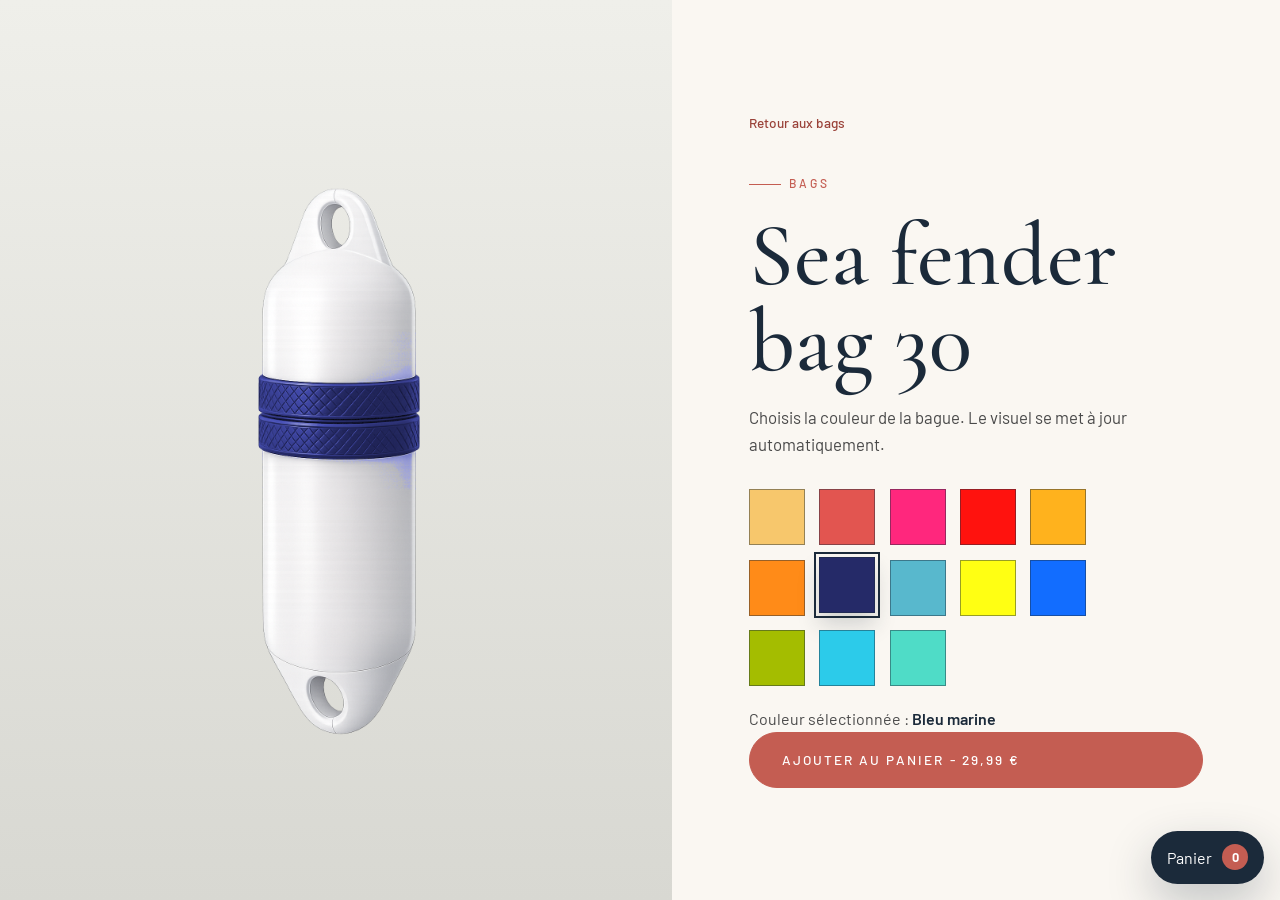
==== commit 8b383cf4: "Mettre a jour les prix des bags" ====
--- a/bag-30.html
+++ b/bag-30.html
@@ -40,7 +40,7 @@
         </div>
 
         <p class="color-picker__label">Couleur sélectionnée : <strong id="bagColorName">Bleu marine</strong></p>
-        <button class="btn btn--solid cart-add" type="button" data-cart-dynamic="color" data-id="bag-30" data-name="Sea fender bag 30" data-category="Bag" data-price="69">Ajouter au panier - 69 €</button>
+        <button class="btn btn--solid cart-add" type="button" data-cart-dynamic="color" data-id="bag-30" data-name="Sea fender bag 30" data-category="Bag" data-price="29.99">Ajouter au panier - 29,99 €</button>
       </div>
     </section>
   </main>
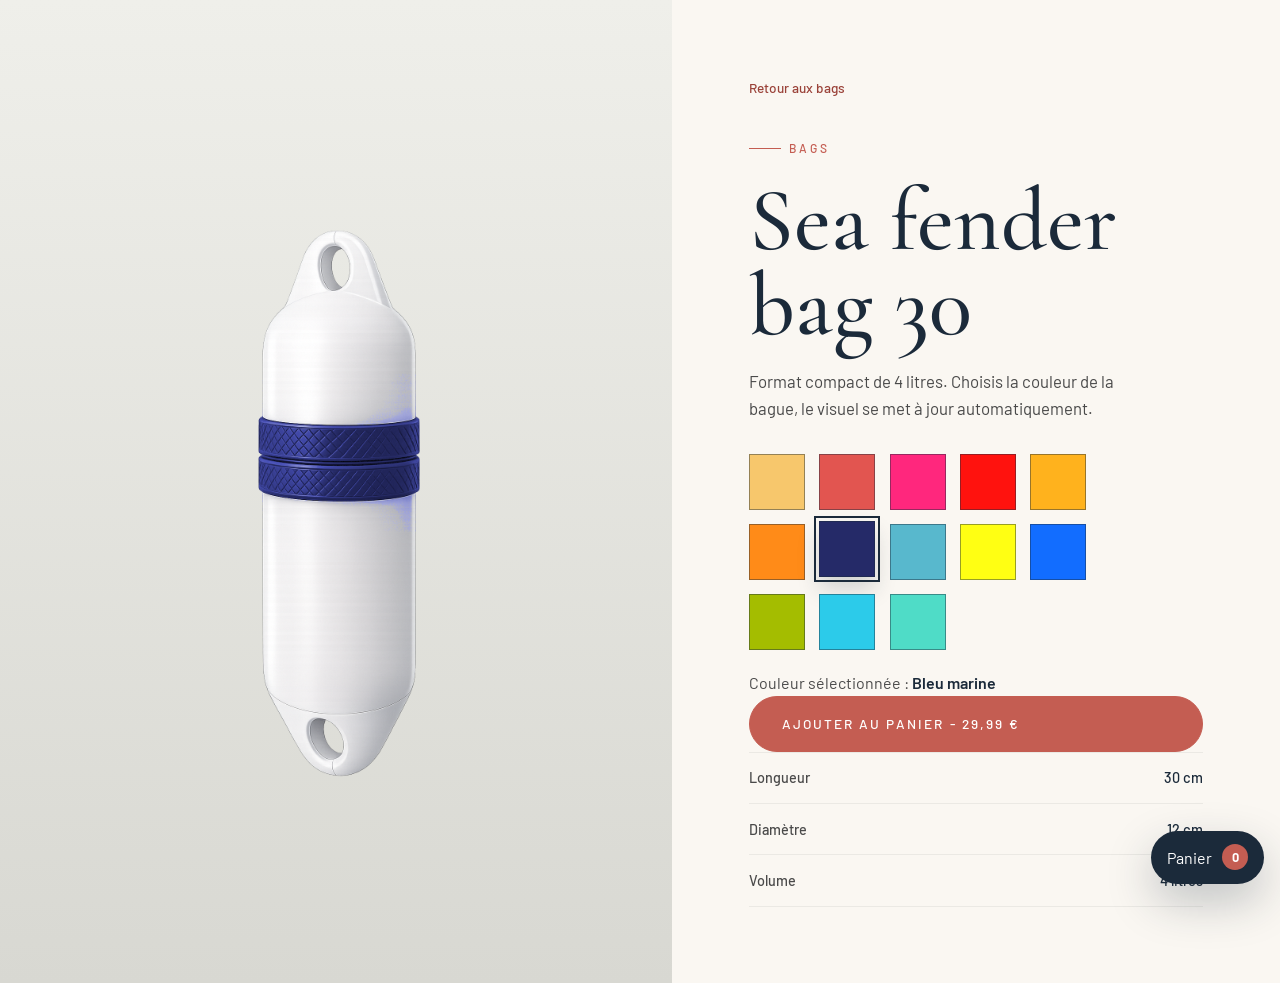
==== commit 06edabfc: "Ajouter les volumes des bags" ====
--- a/bag-30.html
+++ b/bag-30.html
@@ -21,7 +21,7 @@
         <a class="detail-hero__back" href="bags.html">Retour aux bags</a>
         <span class="eyebrow">Bags</span>
         <h1 class="bag-config__title">Sea fender bag 30</h1>
-        <p class="bag-config__text">Choisis la couleur de la bague. Le visuel se met à jour automatiquement.</p>
+        <p class="bag-config__text">Format compact de 4 litres. Choisis la couleur de la bague, le visuel se met à jour automatiquement.</p>
 
         <div class="color-picker" aria-label="Choix de couleur">
           <button class="color-swatch" type="button" aria-label="Crème" data-name="Crème" data-image="assets/images/gamme/bag-30-cream.png" style="--swatch:#F7C76C"></button>
@@ -41,6 +41,12 @@
 
         <p class="color-picker__label">Couleur sélectionnée : <strong id="bagColorName">Bleu marine</strong></p>
         <button class="btn btn--solid cart-add" type="button" data-cart-dynamic="color" data-id="bag-30" data-name="Sea fender bag 30" data-category="Bag" data-price="29.99">Ajouter au panier - 29,99 €</button>
+
+        <ul class="modele__specs">
+          <li><strong>Longueur</strong><span>30 cm</span></li>
+          <li><strong>Diamètre</strong><span>12 cm</span></li>
+          <li><strong>Volume</strong><span>4 litres</span></li>
+        </ul>
       </div>
     </section>
   </main>
--- a/styles.css
+++ b/styles.css
@@ -274,7 +274,9 @@
   z-index: 3;
   text-align: center;
   padding: 0 var(--gutter);
+  width: min(100%, 800px);
   max-width: 800px;
+  margin: 0 auto;
 }
 .hero__logo {
   width: 80px;
@@ -303,7 +305,29 @@
   animation: heroFade 1.2s var(--ease) 0.4s both;
 }
 .hero__cta {
+  display: flex;
+  justify-content: center;
+  align-items: center;
+  gap: 1rem;
+  flex-wrap: wrap;
   animation: heroFade 1.2s var(--ease) 0.6s both;
+}
+
+.hero__product {
+  position: absolute;
+  right: clamp(1rem, 6vw, 7rem);
+  top: 50%;
+  z-index: 2;
+  width: min(24vw, 340px);
+  min-width: 220px;
+  transform: translateY(-50%) rotate(8deg);
+  pointer-events: none;
+  opacity: 0.9;
+}
+.hero__product img {
+  width: 100%;
+  height: auto;
+  filter: drop-shadow(0 28px 44px rgba(0,0,0,0.24));
 }
 
 .hero__scroll {
@@ -605,6 +629,35 @@
   transform: translateY(-6px);
 }
 .usage:hover::after { opacity: 1; }
+.usage--video {
+  isolation: isolate;
+}
+.usage--video::after {
+  z-index: 0;
+  background: linear-gradient(180deg, rgba(13, 26, 38, 0.2) 0%, rgba(13, 26, 38, 0.72) 100%);
+}
+.usage__video {
+  position: absolute;
+  inset: 0;
+  z-index: 0;
+  width: 100%;
+  height: 100%;
+  object-fit: cover;
+  opacity: 0;
+  transform: scale(1.04);
+  pointer-events: none;
+  transition: opacity 0.45s var(--ease), transform 0.8s var(--ease);
+}
+.usage--video:hover .usage__video,
+.usage--video:focus-visible .usage__video {
+  opacity: 1;
+  transform: scale(1);
+}
+.usage--video:hover .usage__icon,
+.usage--video:focus-visible .usage__icon {
+  opacity: 0;
+  transform: translateY(-8px);
+}
 .usage__icon {
   width: 56px;
   height: 56px;
@@ -612,6 +665,7 @@
   margin-bottom: 1.75rem;
   position: relative;
   z-index: 1;
+  transition: opacity 0.35s var(--ease), transform 0.35s var(--ease);
 }
 .usage__icon svg { width: 100%; height: 100%; }
 .usage__title {
@@ -655,11 +709,13 @@
 .modeles__head .lead { margin-left: auto; margin-right: auto; }
 .modeles__grid {
   display: grid;
-  grid-template-columns: repeat(4, 1fr);
+  grid-template-columns: repeat(3, minmax(0, 1fr));
   gap: 2rem;
+  max-width: 1040px;
+  margin: 0 auto;
 }
 .modeles__grid--bags {
-  grid-template-columns: repeat(3, 1fr);
+  grid-template-columns: repeat(3, minmax(0, 1fr));
 }
 .modele {
   background: var(--white);
@@ -1054,6 +1110,8 @@
   min-width: 0;
   position: relative;
   scroll-snap-align: start;
+  display: block;
+  color: inherit;
 }
 .rope-card img {
   display: block;
@@ -1080,6 +1138,8 @@
   color: var(--ink-soft);
 }
 .rope-card__button {
+  display: block;
+  text-align: center;
   margin-top: 1rem;
   padding: 0.8rem 1rem;
   width: 100%;
@@ -1102,6 +1162,96 @@
   font-size: 0.75rem;
   font-weight: 700;
 }
+.rope-detail-page {
+  background: var(--sand);
+}
+.rope-detail {
+  min-height: 100vh;
+  display: grid;
+  grid-template-columns: minmax(0, 1.05fr) minmax(340px, 0.95fr);
+}
+.rope-detail__media {
+  min-height: 100vh;
+  display: flex;
+  align-items: center;
+  justify-content: center;
+  padding: clamp(2rem, 5vw, 4rem);
+  background:
+    radial-gradient(circle at 50% 48%, color-mix(in srgb, var(--selected-rope-color, #073B4C) 28%, transparent), transparent 46%),
+    linear-gradient(180deg, #efefea 0%, #d8d8d2 100%);
+}
+.rope-detail__media img,
+.rope-detail__canvas {
+  width: min(78vw, 620px);
+  max-height: 72vh;
+  object-fit: contain;
+  filter: drop-shadow(0 24px 36px rgba(27, 42, 58, 0.22));
+}
+.rope-detail__media img[hidden] {
+  display: none;
+}
+.rope-detail__canvas {
+  height: auto;
+}
+.rope-detail__panel {
+  min-height: 100vh;
+  display: flex;
+  flex-direction: column;
+  justify-content: center;
+  padding: clamp(2rem, 6vw, 5rem);
+}
+.rope-detail__price {
+  margin: -0.75rem 0 1.5rem;
+  color: var(--navy);
+  font-size: 1.25rem;
+  font-weight: 600;
+}
+.rope-detail__palette {
+  display: grid;
+  grid-template-columns: repeat(3, minmax(0, 1fr));
+  gap: 0.75rem;
+  margin-bottom: 1.25rem;
+}
+.rope-choice {
+  min-height: 82px;
+  padding: 0.75rem;
+  display: flex;
+  flex-direction: column;
+  justify-content: flex-end;
+  align-items: flex-start;
+  border: 1px solid rgba(27, 42, 58, 0.16);
+  border-radius: 6px;
+  background: var(--tone);
+  color: var(--white);
+  text-align: left;
+  transition: transform 0.25s var(--ease), box-shadow 0.25s var(--ease);
+}
+.rope-choice:nth-child(5),
+.rope-choice:nth-child(6),
+.rope-choice:nth-child(11),
+.rope-choice:nth-child(12) {
+  color: var(--ink);
+}
+.rope-choice span {
+  font-family: var(--serif);
+  font-size: 1.2rem;
+  line-height: 1;
+}
+.rope-choice small {
+  margin-top: 0.35rem;
+  font-size: 0.74rem;
+  letter-spacing: 0.08em;
+  text-transform: uppercase;
+}
+.rope-choice:hover,
+.rope-choice.is-selected {
+  transform: translateY(-3px);
+  box-shadow: 0 14px 28px rgba(27, 42, 58, 0.18);
+}
+.rope-choice.is-selected {
+  outline: 2px solid var(--navy);
+  outline-offset: 3px;
+}
 .rope-colors {
   margin-top: clamp(3rem, 6vw, 5rem);
   display: grid;
@@ -1175,6 +1325,47 @@
   max-width: none;
   height: auto;
   margin: 0;
+}
+.mechanism-design {
+  padding: 0 0 clamp(4rem, 9vw, 7rem);
+}
+.mechanism-design__figure {
+  max-width: 1080px;
+  margin: 0 auto;
+  padding: clamp(0.8rem, 2vw, 1.2rem);
+  background: #fffdf8;
+  border: 1px solid rgba(27, 42, 58, 0.08);
+  border-radius: 8px;
+  box-shadow: 0 32px 70px -38px rgba(27, 42, 58, 0.32);
+}
+.mechanism-design__figure img {
+  display: block;
+  width: 100%;
+  aspect-ratio: 4 / 3;
+  object-fit: contain;
+  background: #f7f5ef;
+  border-radius: 6px;
+}
+.mechanism-design__figure figcaption {
+  padding: 1rem 0.35rem 0.25rem;
+  display: flex;
+  justify-content: space-between;
+  gap: 1rem;
+  color: var(--ink-soft);
+}
+.mechanism-design__figure span {
+  color: var(--terracotta);
+  font-size: 0.78rem;
+  letter-spacing: 0.14em;
+  text-transform: uppercase;
+}
+.mechanism-design__figure strong {
+  max-width: 520px;
+  color: var(--navy);
+  font-family: var(--serif);
+  font-size: clamp(1.35rem, 2.4vw, 2rem);
+  font-weight: 500;
+  text-align: right;
 }
 .mechanism-hero {
   padding-bottom: clamp(2rem, 4vw, 3rem);
@@ -1725,6 +1916,12 @@
 
 /* ---------- MOBILE / TABLET ---------- */
 @media (max-width: 980px) {
+  .hero__product {
+    width: min(36vw, 260px);
+    min-width: 180px;
+    right: 1rem;
+    opacity: 0.5;
+  }
   .concept__grid { grid-template-columns: 1fr; }
   .concept__visual { max-width: 500px; margin: 0 auto; aspect-ratio: 1; }
   .produit { height: auto; }
@@ -1780,7 +1977,8 @@
     min-height: 360px;
   }
   .mechanism-buy,
-  .cart-item {
+  .cart-item,
+  .rope-detail {
     grid-template-columns: 1fr;
   }
   .mechanism-buy img,
@@ -1798,6 +1996,13 @@
   .bag-config {
     grid-template-columns: 1fr;
   }
+  .rope-detail__media,
+  .rope-detail__panel {
+    min-height: auto;
+  }
+  .rope-detail__media {
+    padding-top: 5rem;
+  }
   .bag-config__media,
   .bag-config__panel {
     min-height: auto;
@@ -1819,6 +2024,9 @@
   }
   .color-picker {
     grid-template-columns: repeat(5, 48px);
+  }
+  .rope-detail__palette {
+    grid-template-columns: repeat(2, minmax(0, 1fr));
   }
   .color-swatch {
     width: 48px;
@@ -1856,6 +2064,7 @@
   .nav.is-scrolled .nav__links a { color: var(--sand); }
 
   .hero__cta { margin-top: 1rem; }
+  .hero__product { display: none; }
   .concept__badge { width: 100px; height: 100px; bottom: -1rem; left: -1rem; }
   .concept__badge-num { font-size: 1.4rem; }
   .usages__grid { grid-template-columns: 1fr; gap: 1rem; }
